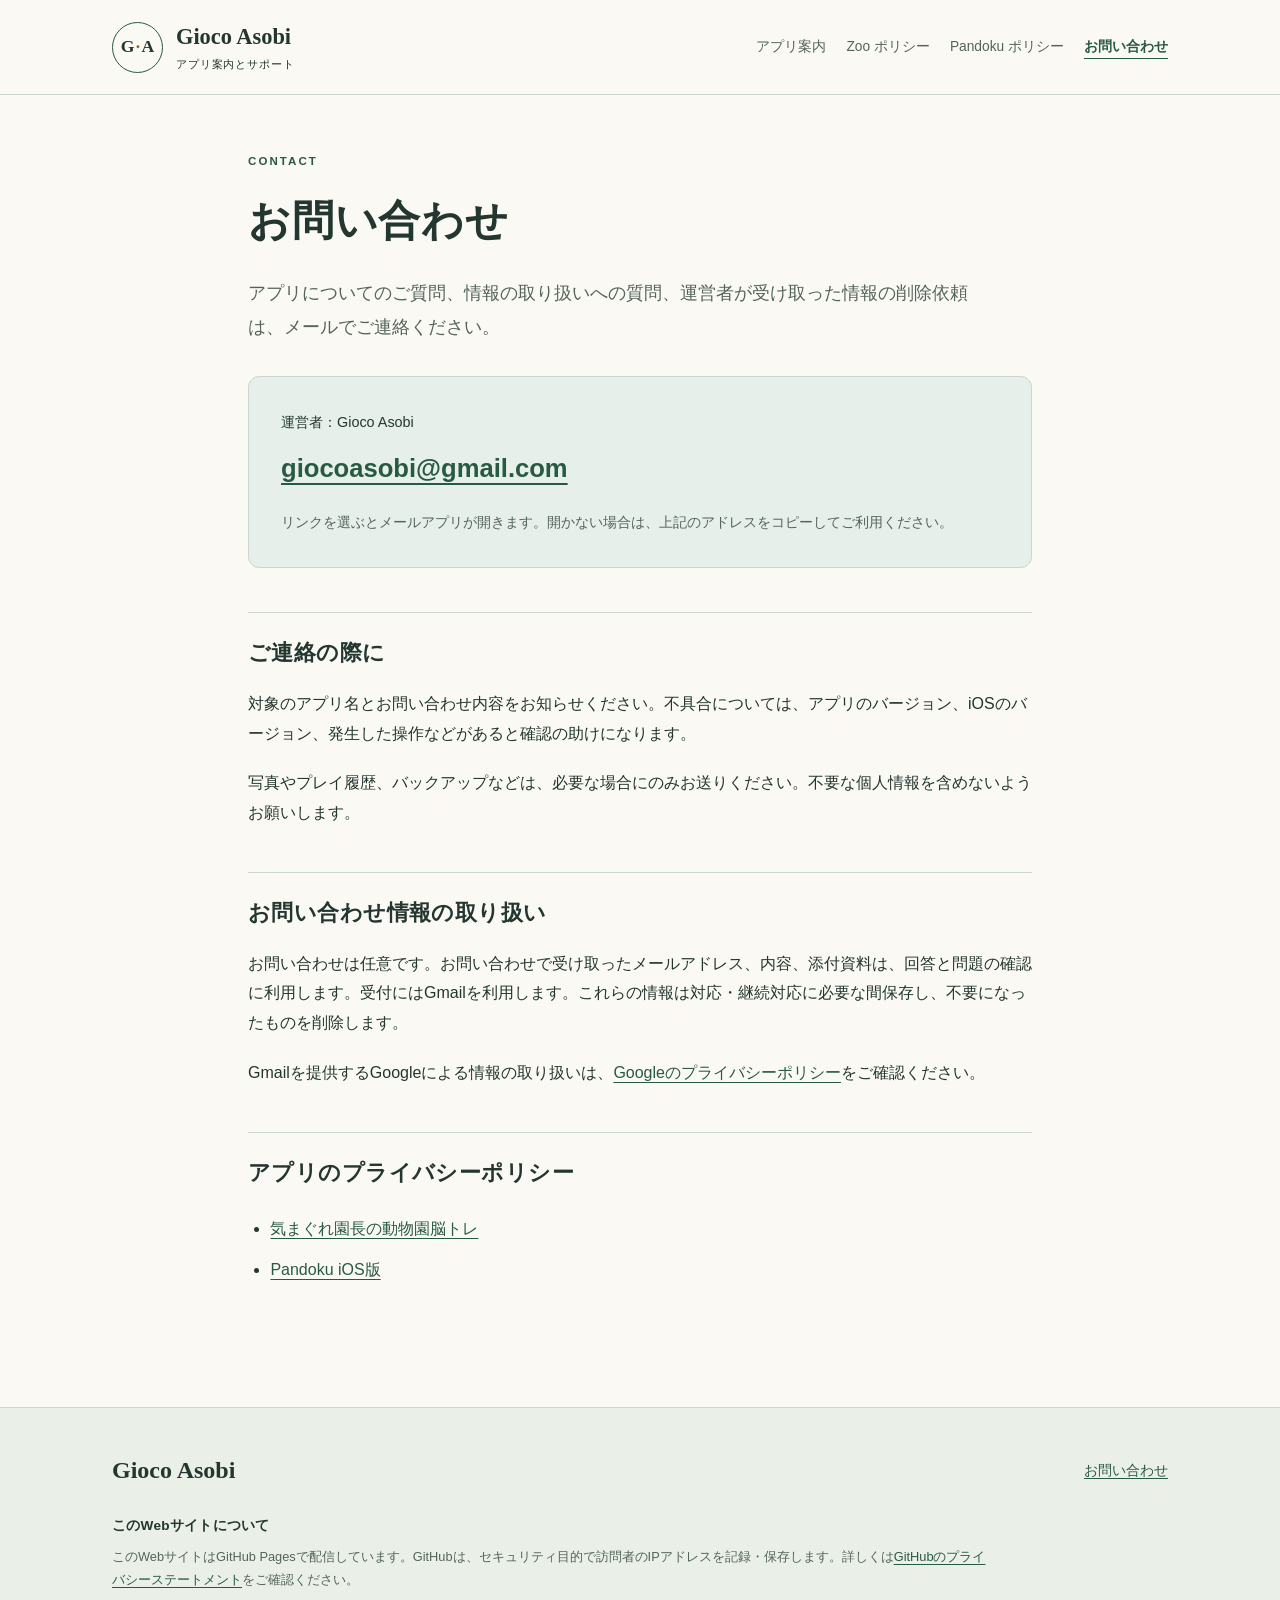
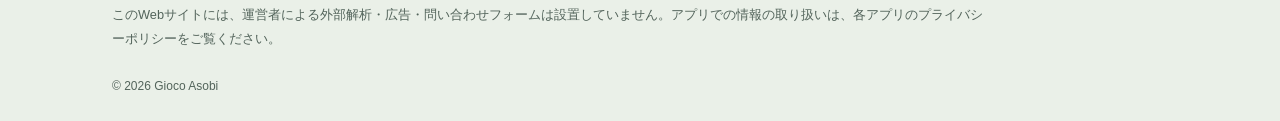
==== contact.html @ 1845e391 "Publish Gioco Asobi app information, privacy policies and contact pages" ====
<!doctype html>
<html lang="ja">
<head>
<meta charset="utf-8">
<meta name="viewport" content="width=device-width, initial-scale=1">
<meta name="referrer" content="no-referrer">
<meta name="description" content="Gioco Asobiへのお問い合わせはgiocoasobi@gmail.comへ。アプリの質問、情報の取り扱い、削除依頼を受け付けます。">
<meta name="color-scheme" content="light">
<title>お問い合わせ | Gioco Asobi</title>
<link rel="stylesheet" href="styles.css">
</head>
<body>
<a class="skip-link" href="#main">本文へ移動</a>
<header class="site-header"><div class="header-inner">
<a class="brand" href="index.html"><span class="brand-mark" aria-hidden="true">G<span>·</span>A</span><span>Gioco Asobi<small>アプリ案内とサポート</small></span></a>
<nav aria-label="メインナビゲーション"><ul><li><a href="index.html">アプリ案内</a></li><li><a href="zoo-privacy.html">Zoo ポリシー</a></li><li><a href="pandoku-privacy.html">Pandoku ポリシー</a></li><li><a href="contact.html" aria-current="page">お問い合わせ</a></li></ul></nav>
</div></header>
<main id="main" tabindex="-1"><article class="contact policy">
<p class="eyebrow">CONTACT</p><h1>お問い合わせ</h1><p class="lead">アプリについてのご質問、情報の取り扱いへの質問、運営者が受け取った情報の削除依頼は、メールでご連絡ください。</p>
<div class="contact-box"><p class="contact-label">運営者：Gioco Asobi</p><a class="email" href="mailto:giocoasobi@gmail.com">giocoasobi@gmail.com</a><p>リンクを選ぶとメールアプリが開きます。開かない場合は、上記のアドレスをコピーしてご利用ください。</p></div>
<section aria-labelledby="helpful-info"><h2 id="helpful-info">ご連絡の際に</h2><p>対象のアプリ名とお問い合わせ内容をお知らせください。不具合については、アプリのバージョン、iOSのバージョン、発生した操作などがあると確認の助けになります。</p><p>写真やプレイ履歴、バックアップなどは、必要な場合にのみお送りください。不要な個人情報を含めないようお願いします。</p></section>
<section aria-labelledby="contact-data"><h2 id="contact-data">お問い合わせ情報の取り扱い</h2><p>お問い合わせは任意です。お問い合わせで受け取ったメールアドレス、内容、添付資料は、回答と問題の確認に利用します。受付にはGmailを利用します。これらの情報は対応・継続対応に必要な間保存し、不要になったものを削除します。</p><p>Gmailを提供するGoogleによる情報の取り扱いは、<a href="https://policies.google.com/privacy?hl=ja">Googleのプライバシーポリシー</a>をご確認ください。</p></section>
<section aria-labelledby="app-policies"><h2 id="app-policies">アプリのプライバシーポリシー</h2><ul class="policy-links"><li><a href="zoo-privacy.html">気まぐれ園長の動物園脳トレ</a></li><li><a href="pandoku-privacy.html">Pandoku iOS版</a></li></ul></section>
</article></main>
<footer class="site-footer"><div class="footer-inner">
<div class="footer-top"><p class="footer-brand">Gioco Asobi</p><a href="contact.html">お問い合わせ</a></div>
<section class="hosting" aria-labelledby="hosting-title"><h2 id="hosting-title">このWebサイトについて</h2>
<p>このWebサイトはGitHub Pagesで配信しています。GitHubは、セキュリティ目的で訪問者のIPアドレスを記録・保存します。詳しくは<a href="https://docs.github.com/en/site-policy/privacy-policies/github-general-privacy-statement">GitHubのプライバシーステートメント</a>をご確認ください。</p>
<p>このWebサイトには、運営者による外部解析・広告・問い合わせフォームは設置していません。アプリでの情報の取り扱いは、各アプリのプライバシーポリシーをご覧ください。</p></section>
<p class="copyright">© 2026 Gioco Asobi</p></div></footer>
</body>
</html>
---- styles.css ----
@charset "UTF-8";
:root{--ink:#23362f;--muted:#53645b;--green:#285a43;--paper:#faf9f4;--line:#ccd5c9;--white:#fff;--zoo:#eef2dc;--panda:#e6efea}
*{box-sizing:border-box}
html{scroll-padding-top:1.5rem}
body{margin:0;background:var(--paper);color:var(--ink);font-family:-apple-system,BlinkMacSystemFont,"Hiragino Kaku Gothic ProN","Yu Gothic",Meiryo,sans-serif;font-size:1rem;line-height:1.85;overflow-wrap:anywhere}
a{color:var(--green);text-underline-offset:.22em;text-decoration-thickness:.08em}
a:hover{text-decoration-thickness:.16em}
a:focus-visible,main:focus-visible{outline:3px solid #94510d;outline-offset:5px;border-radius:3px}
.skip-link{position:absolute;left:1rem;top:-8rem;z-index:10;padding:.7rem 1rem;background:var(--white);border:2px solid var(--green)}
.skip-link:focus{top:1rem}
.site-header{border-bottom:1px solid var(--line);background:var(--paper)}
.header-inner,.home,.footer-inner{max-width:72rem;margin:0 auto;padding-inline:clamp(1.25rem,4vw,3rem)}
.header-inner{display:flex;align-items:center;justify-content:space-between;gap:1.5rem;padding-block:1.35rem;flex-wrap:wrap}
.brand{display:flex;flex-wrap:wrap;align-items:center;gap:.8rem;color:var(--ink);text-decoration:none;font-family:Georgia,"Times New Roman",serif;font-size:1.4rem;font-weight:bold;line-height:1.25}
.brand small{display:block;margin-top:.4rem;font-family:-apple-system,BlinkMacSystemFont,"Hiragino Kaku Gothic ProN","Yu Gothic",sans-serif;font-size:.68rem;font-weight:normal;letter-spacing:.08em}
.brand-mark{flex:none;display:grid;grid-template-columns:auto auto auto;place-items:center;width:3.2rem;height:3.2rem;border:1px solid var(--green);border-radius:50%;font-size:1.1rem;padding:.45rem}.brand-mark span{color:#8c6118}
nav ul{display:flex;flex-wrap:wrap;gap:.2rem 1.25rem;padding:0;margin:0;list-style:none}
.site-header nav a{display:block;padding:.55rem 0;font-size:.86rem;text-decoration:none;color:var(--muted)}
.site-header nav a[aria-current=page]{color:var(--green);font-weight:700;text-decoration:underline;text-underline-offset:.5em}
h1,h2,h3,p{margin-top:0}
h1,h2,h3{font-weight:650;line-height:1.5;letter-spacing:.02em}
h1{font-size:clamp(2rem,4.6vw,3.8rem)}
h2{font-size:1.65rem}
h3{font-size:1.65rem}
p{margin-bottom:1.25rem}
.eyebrow{font-size:.72rem;font-weight:700;letter-spacing:.18em;color:var(--green);margin-bottom:1rem}
.hero{padding-block:clamp(3rem,7vw,6rem) 4rem;position:relative}
.hero h1{max-width:20em;margin-bottom:1.5rem}
.lead{font-size:1.13rem;color:var(--muted);max-width:46rem}
.text-link{display:inline-flex;align-items:center;gap:2rem;font-weight:700;margin-top:.5rem;padding:.4rem 0}
.section-heading{border-top:1px solid var(--line);padding-top:2rem;margin-bottom:2rem}
.section-heading .eyebrow{margin-bottom:.3rem}
.section-heading h2{margin-bottom:0}
.app-grid{display:grid;grid-template-columns:repeat(2,minmax(0,1fr));gap:1.5rem}
.app-card{padding:clamp(1.5rem,3.5vw,2.75rem);border:1px solid var(--line);border-radius:1rem;display:flex;flex-direction:column}
.app-card.zoo{background:var(--zoo)}.app-card.pandoku{background:var(--panda)}
.app-top{display:flex;flex-wrap:wrap;align-items:center;justify-content:space-between;gap:1rem;margin-bottom:2.5rem}
.app-symbol{display:grid;place-items:center;width:3.5rem;height:3.5rem;border:1px solid #9bae95;border-radius:1rem;font-family:Georgia,serif;font-size:2rem;background:#ffffff75}
.tag{font-size:.75rem;border:1px solid #93a18f;border-radius:2rem;padding:.1rem .7rem}
.app-label{font-family:Georgia,serif;font-size:1rem;margin-bottom:.3rem}
.app-card h3{margin-bottom:1.25rem}
.app-card>p:last-of-type{color:var(--muted);margin-bottom:2rem}
.app-card>a{margin-top:auto;font-weight:650;padding-block:.5rem}
.app-card>a span{display:inline-block;margin-left:.5rem}
.scope-note,.site-purpose{font-size:.86rem;color:var(--muted)}
.scope-note{margin-block:1.2rem 3.5rem}
.support-panel{display:flex;justify-content:space-between;gap:2rem;align-items:center;border-top:1px solid var(--line);border-bottom:1px solid var(--line);padding-block:2.5rem;margin-bottom:1.5rem}
.support-panel .eyebrow{margin-bottom:.3rem}.support-panel h2{margin-bottom:.7rem}.support-panel p:last-child{margin-bottom:0}
.button{display:inline-flex;gap:1.5rem;align-items:center;padding:.85rem 1.2rem;border:1px solid var(--green);border-radius:.5rem;font-size:.9rem;font-weight:650;text-decoration:none;flex-shrink:0}
.button:hover{background:var(--panda)}
.site-purpose{margin-bottom:4rem}
.policy{max-width:53rem;margin:0 auto;padding:3.5rem clamp(1.25rem,4vw,2rem) 4.5rem}
.policy h1{font-size:clamp(1.85rem,4vw,2.6rem);line-height:1.55;margin-bottom:1.5rem}
.heading-sub{display:block;font-size:1.12rem;font-weight:500;margin-top:.6rem}
.metadata{padding-block:1rem;margin:0 0 2rem;border-block:1px solid var(--line);font-size:.87rem;color:var(--muted)}
.metadata div{display:flex;flex-wrap:wrap;gap:.25rem 1rem}.metadata dt{min-width:6rem}.metadata dd{margin:0}
.contents{background:#eff2e9;border:1px solid var(--line);border-radius:.6rem;padding:1.5rem;margin-block:2rem 3rem}
.contents h2{font-size:1rem;margin-bottom:.65rem}
.contents ol{margin:0;padding-left:1.4rem;columns:2;column-gap:2rem}
.contents li{break-inside:avoid;padding-block:.25rem;font-size:.9rem}
.policy>section{margin-block:2.8rem}
.policy>section h2{font-size:1.35rem;border-top:1px solid var(--line);padding-top:1.5rem;margin-bottom:1.2rem}
.section-number{font-family:Georgia,serif;display:inline-block;min-width:1.6rem;color:var(--green)}
.back-top{display:inline-block;margin-top:1rem;padding-block:.5rem}
.contact-box{padding:2rem;background:var(--panda);border:1px solid var(--line);border-radius:.7rem;margin-block:2rem}
.contact-label{font-size:.9rem;margin-bottom:.6rem}
.email{display:inline-block;font-size:clamp(1.05rem,3.5vw,1.6rem);font-weight:650;margin-bottom:1rem;max-width:100%}
.contact-box p:last-child{font-size:.88rem;color:var(--muted);margin-bottom:0}
.policy-links{padding-left:1.4rem}.policy-links li{padding-block:.35rem}
.site-footer{background:#eaf0e8;border-top:1px solid var(--line);padding-block:2.5rem 1.5rem}
.footer-top{display:flex;justify-content:space-between;align-items:center;gap:1rem;flex-wrap:wrap;margin-bottom:1.5rem}
.footer-brand{font-family:Georgia,serif;font-size:1.5rem;font-weight:bold;margin:0}
.footer-top>a{font-size:.9rem}
.hosting{max-width:55rem;color:var(--muted);font-size:.8rem}
.hosting h2{font-size:.85rem;margin-bottom:.5rem;color:var(--ink)}
.hosting p{margin-bottom:.7rem}
.copyright{font-size:.75rem;color:var(--muted);margin-top:1.5rem;margin-bottom:0}
@media(max-width:48rem){.header-inner{gap:1rem}.site-header nav{width:100%}.site-header nav ul{gap:.2rem 1rem}.app-grid{grid-template-columns:minmax(0,1fr)}.hero{padding-block:3.5rem 3rem}.app-top{margin-bottom:1.8rem}.support-panel{align-items:flex-start;flex-direction:column}.desktop-break{display:none}.contents ol{columns:1}.policy{padding-top:2.5rem}.contact-box{padding:1.35rem}}
@media(prefers-reduced-motion:reduce){html{scroll-behavior:auto}}
@media print{.site-header nav,.skip-link,.contents,.back-top{display:none}.site-header,.site-footer{background:#fff}.policy{max-width:none;padding:1.5rem 0}.policy>section h2{break-after:avoid}.policy p{orphans:3;widows:3}.site-footer{padding:1rem 0}body{font-size:10pt;background:#fff;color:#000}a{color:#000}}
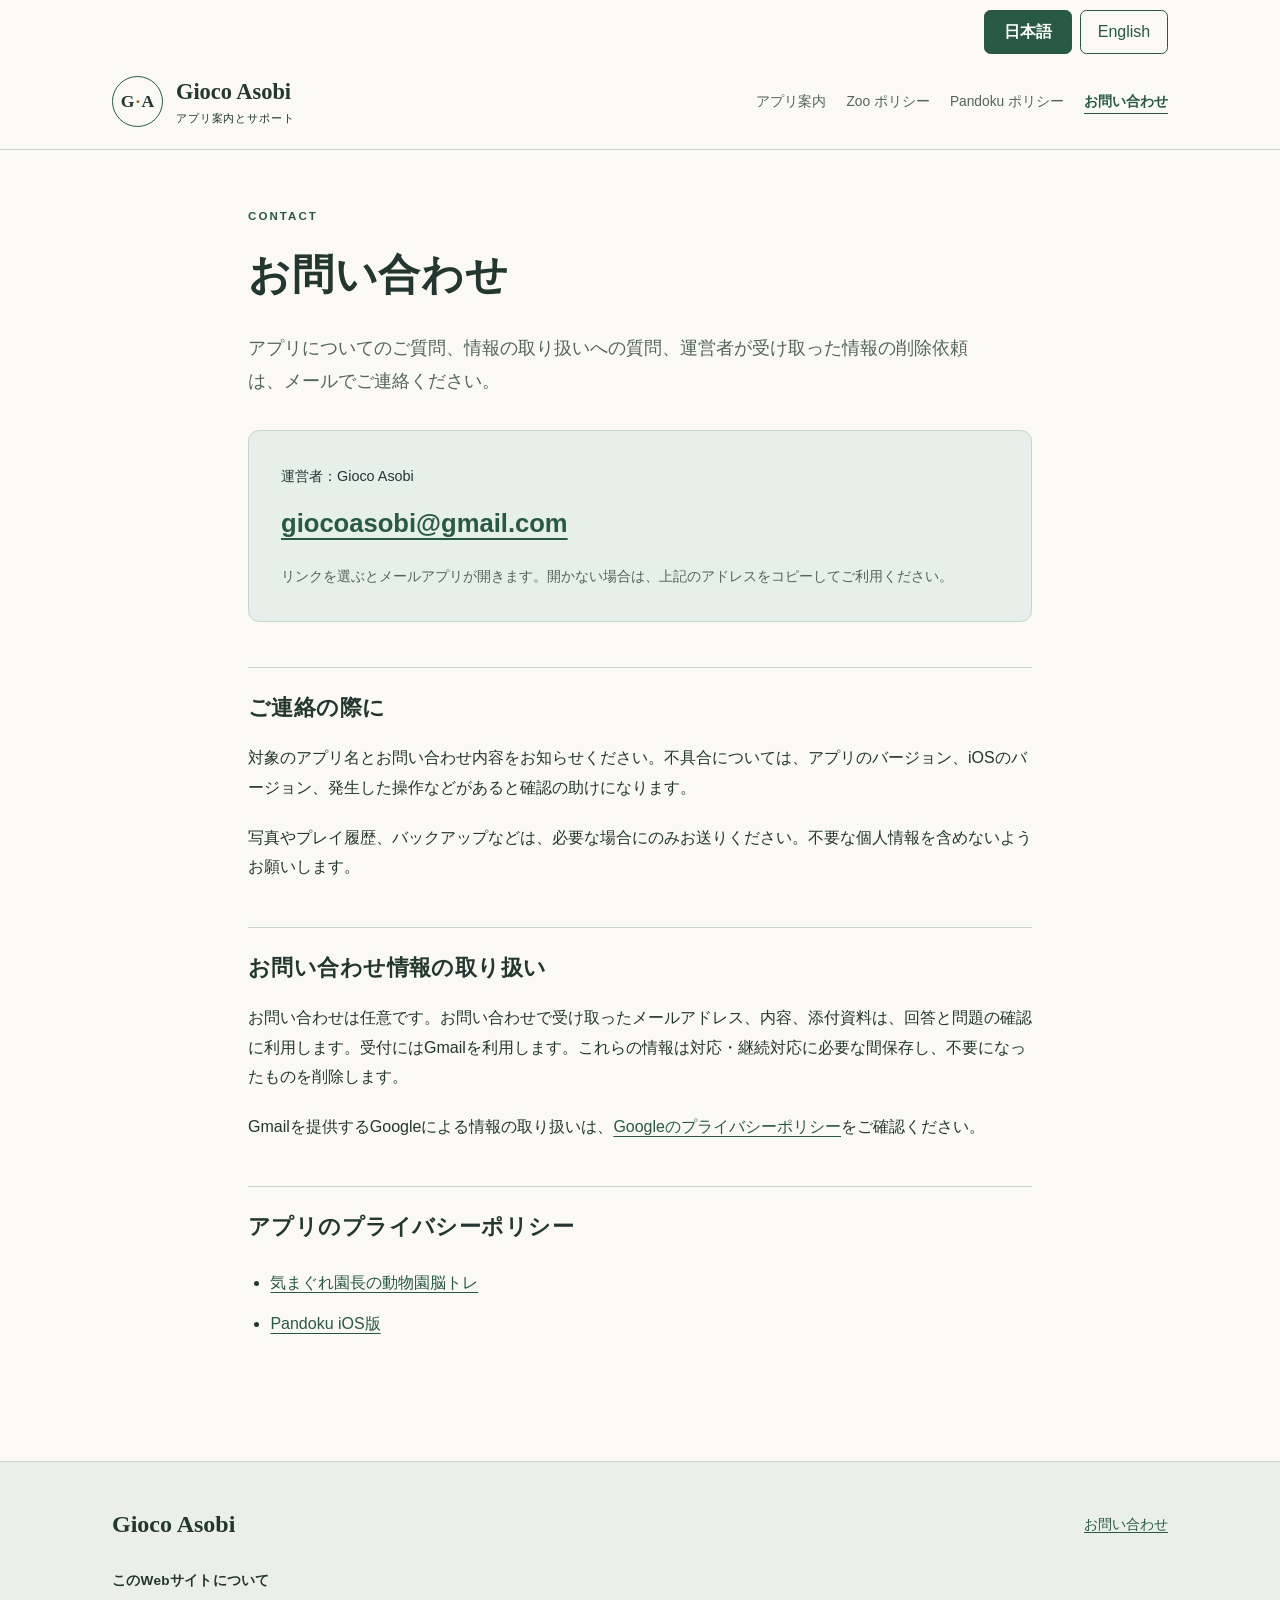
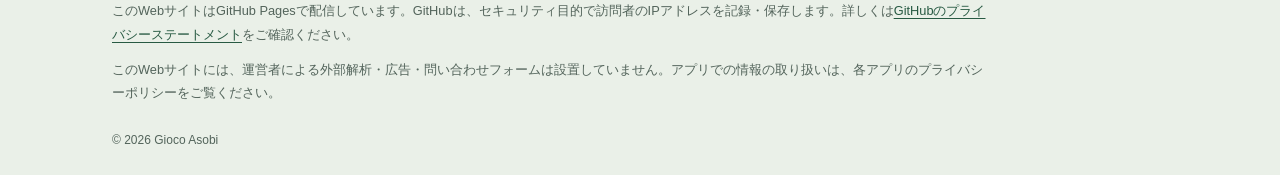
==== commit 9d7e4174: "Add English app information, privacy policies and support with language navigation" ====
--- a/contact.html
+++ b/contact.html
@@ -8,10 +8,12 @@
 <meta name="color-scheme" content="light">
 <title>お問い合わせ | Gioco Asobi</title>
 <link rel="stylesheet" href="styles.css">
+<link rel="alternate" hreflang="ja" href="contact.html">
+<link rel="alternate" hreflang="en" href="contact-en.html">
 </head>
 <body>
 <a class="skip-link" href="#main">本文へ移動</a>
-<header class="site-header"><div class="header-inner">
+<header class="site-header"><div class="language-bar"><nav class="language-switch" aria-label="Language / 言語"><ul><li><a href="contact.html" lang="ja" hreflang="ja" aria-current="page">日本語</a></li><li><a href="contact-en.html" lang="en" hreflang="en">English</a></li></ul></nav></div><div class="header-inner">
 <a class="brand" href="index.html"><span class="brand-mark" aria-hidden="true">G<span>·</span>A</span><span>Gioco Asobi<small>アプリ案内とサポート</small></span></a>
 <nav aria-label="メインナビゲーション"><ul><li><a href="index.html">アプリ案内</a></li><li><a href="zoo-privacy.html">Zoo ポリシー</a></li><li><a href="pandoku-privacy.html">Pandoku ポリシー</a></li><li><a href="contact.html" aria-current="page">お問い合わせ</a></li></ul></nav>
 </div></header>
--- a/styles.css
+++ b/styles.css
@@ -79,3 +79,14 @@
 @media(prefers-reduced-motion:reduce){html{scroll-behavior:auto}}
 @media print{.site-header nav,.skip-link,.contents,.back-top{display:none}.site-header,.site-footer{background:#fff}.policy{max-width:none;padding:1.5rem 0}.policy>section h2{break-after:avoid}.policy p{orphans:3;widows:3}.site-footer{padding:1rem 0}body{font-size:10pt;background:#fff;color:#000}a{color:#000}}
 
+
+/* Language navigation */
+.language-bar{max-width:72rem;margin:0 auto;padding:.65rem clamp(1.25rem,4vw,3rem) 0}
+.language-switch ul{justify-content:flex-end;gap:.5rem}
+.site-header .language-switch a{display:flex;align-items:center;justify-content:center;min-height:44px;min-width:5.5rem;max-width:100%;padding:.35rem .85rem;border:1px solid var(--green);border-radius:.4rem;color:var(--green);font-size:1rem;line-height:1.5;text-decoration:none}
+.site-header .language-switch a[aria-current=page]{color:var(--white);background:var(--green);text-decoration:none}
+.site-header .language-switch a:hover{text-decoration:underline;text-underline-offset:.2em}
+.original-title{font-size:.9rem;color:var(--muted)}
+.button{flex-wrap:wrap;max-width:100%;row-gap:.75rem}
+html[lang=en] .metadata dt{min-width:7.5rem}
+@media print{.language-bar{display:none}}
